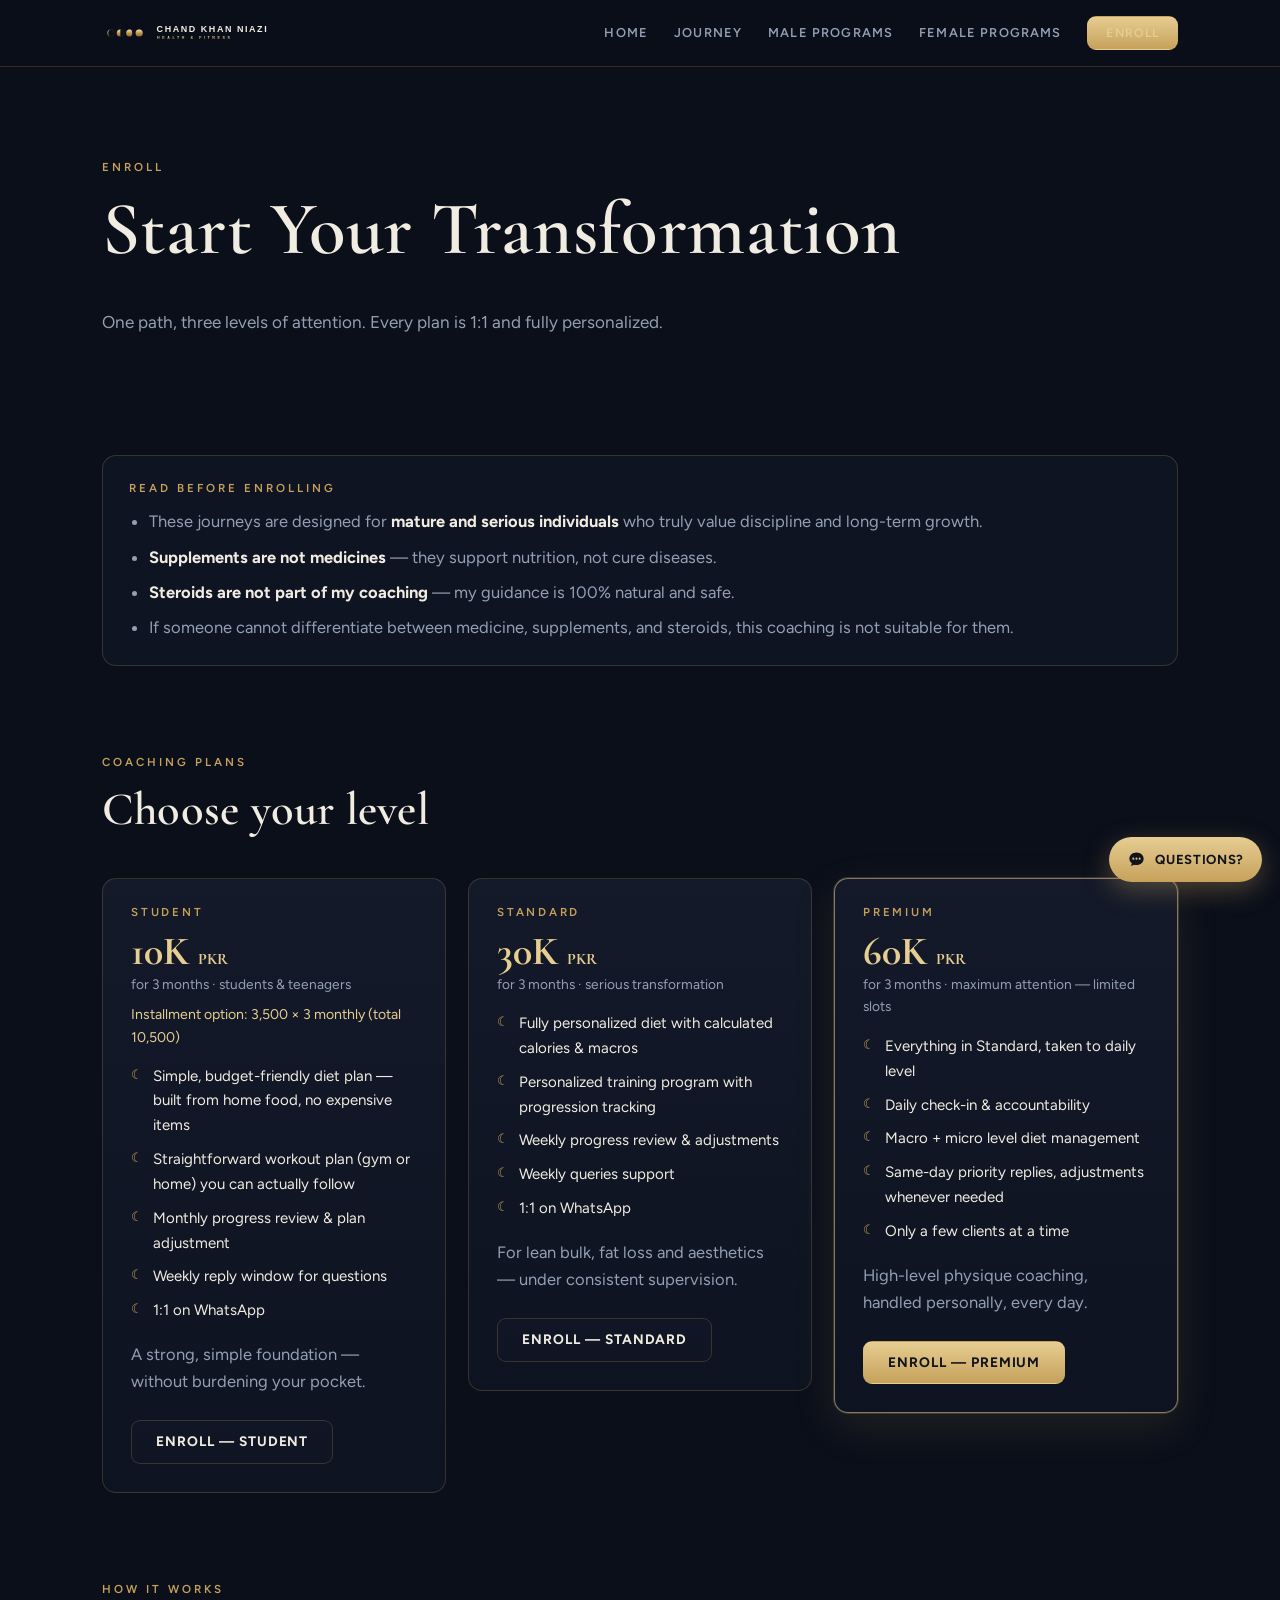
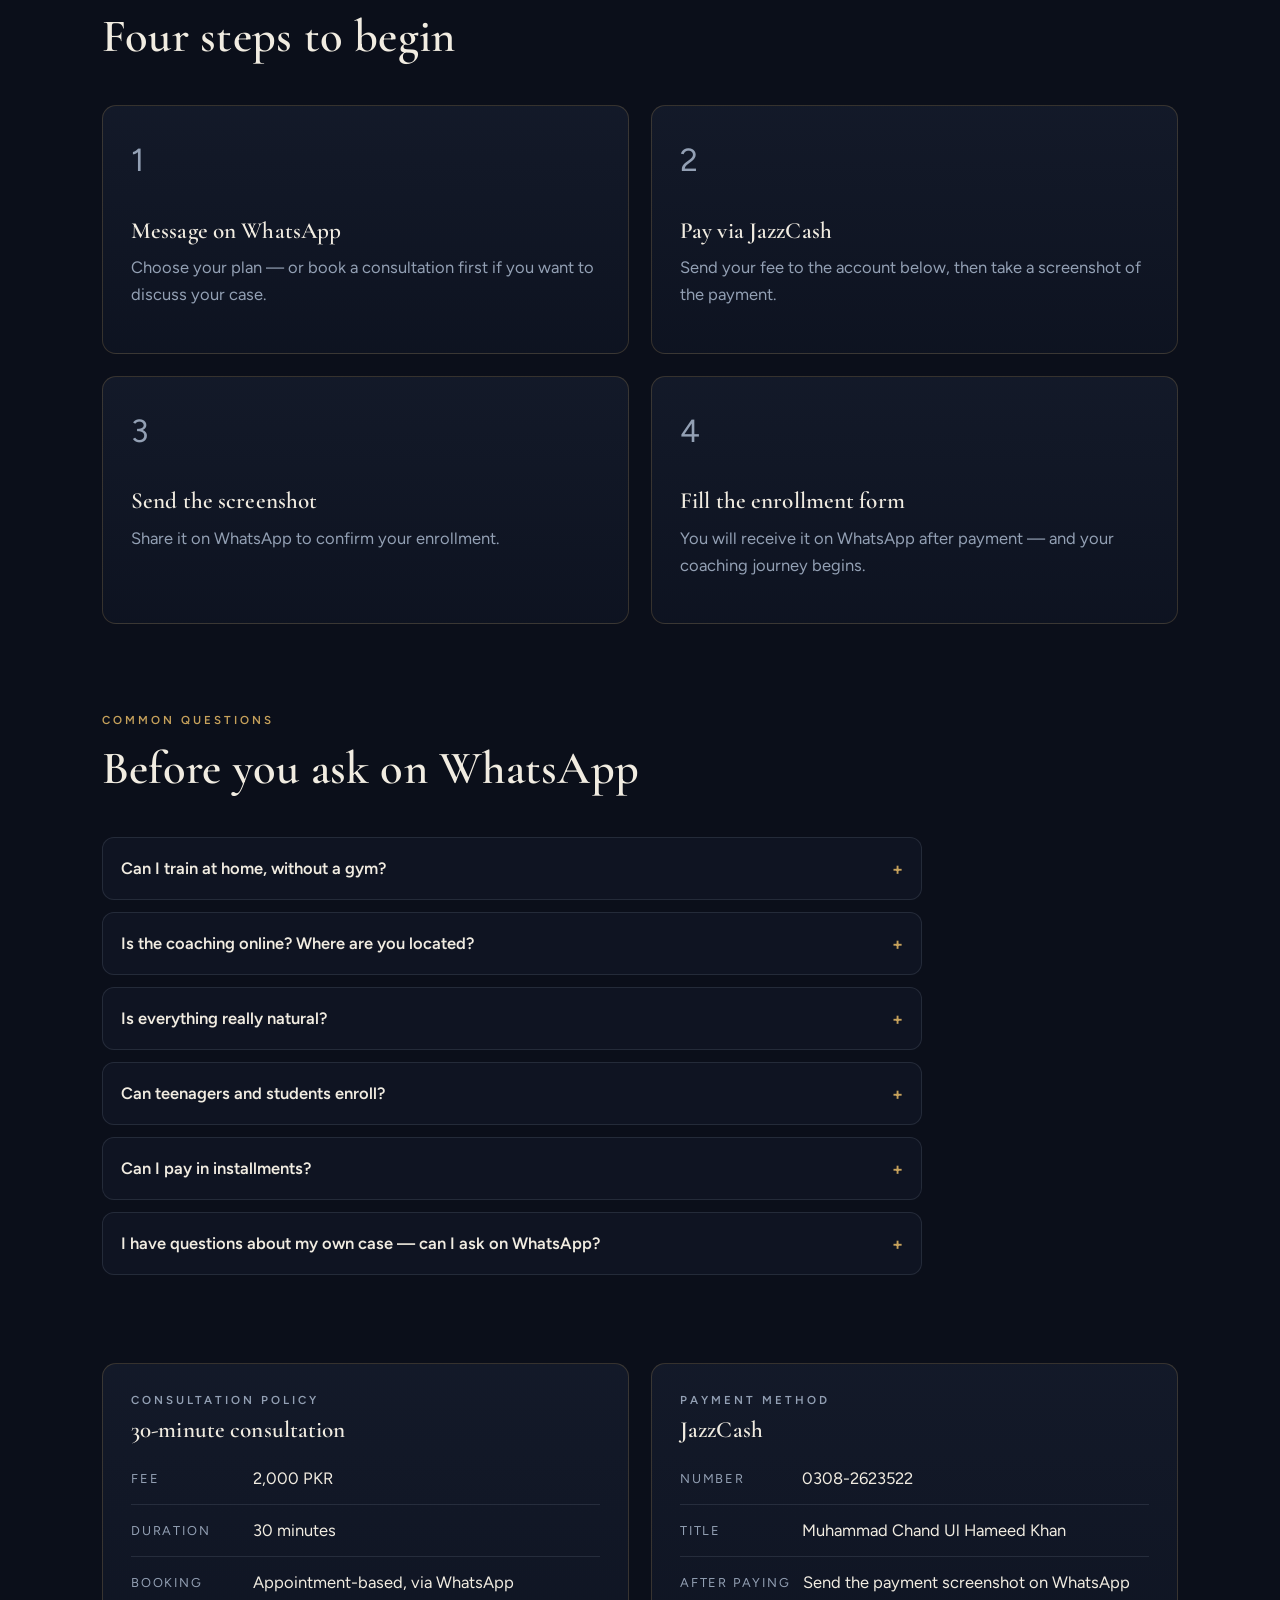
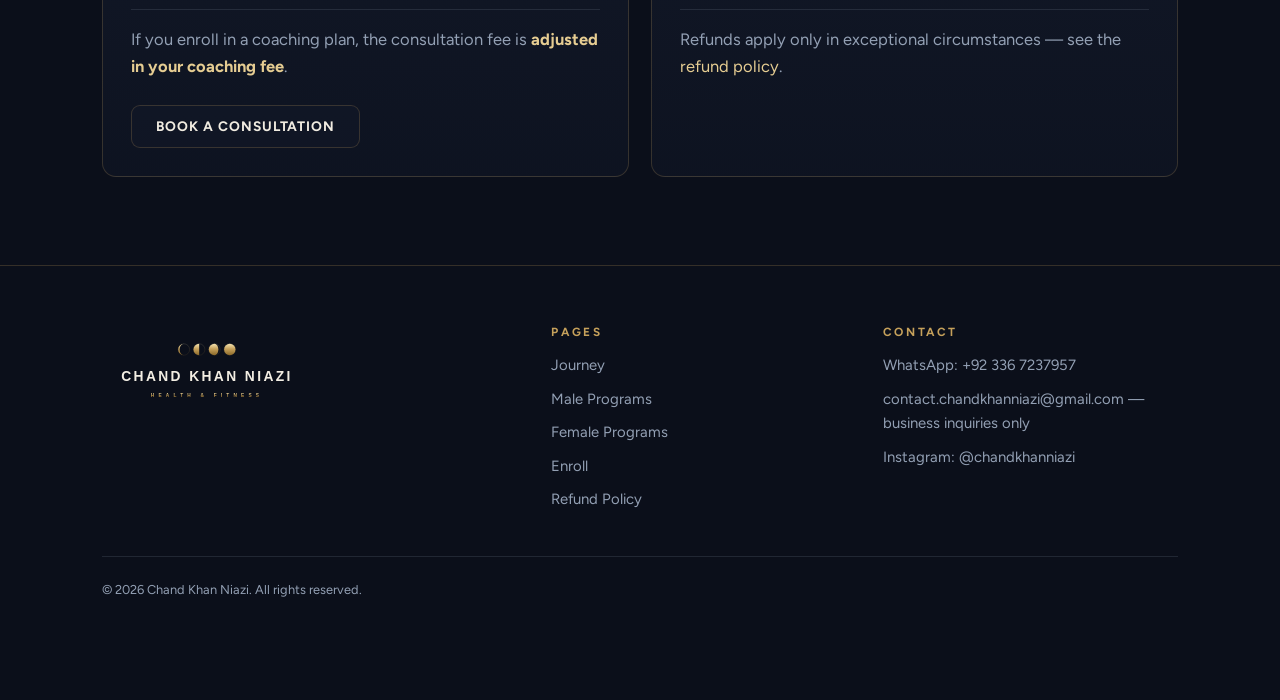
==== enroll.html @ 98bbfd26 "Add files via upload" ====
<!DOCTYPE html>
<html lang="en">
<head>
  <meta charset="UTF-8">
  <meta name="viewport" content="width=device-width, initial-scale=1.0">
  <meta name="theme-color" content="#0B0F1A">
  <title>Enroll — Chand Khan Niazi</title>
  <meta name="description" content="Enroll in 1:1 coaching. Student 10K, Standard 30K, Premium 60K PKR for 3 months. Consultation 2,000 PKR / 30 minutes — adjusted in your coaching fee.">
  <link rel="icon" type="image/svg+xml" href="favicon.svg">
  <link rel="apple-touch-icon" href="logo-icon.svg">
  <link rel="preconnect" href="https://fonts.googleapis.com">
  <link rel="preconnect" href="https://fonts.gstatic.com" crossorigin>
  <link href="https://fonts.googleapis.com/css2?family=Cormorant+Garamond:ital,wght@0,500;0,600;0,700;1,500;1,600&family=Figtree:wght@400;500;600;700&display=swap" rel="stylesheet">
  <link rel="stylesheet" href="style.css">
</head>
<body>

<header class="site-head">
  <div class="wrap head-in">
    <a class="brand" href="index.html" aria-label="Chand Khan Niazi — Health &amp; Fitness"><img src="logo-horizontal.svg" alt="Chand Khan Niazi — Health &amp; Fitness" class="brand-logo"></a>
    <button class="menu-btn" aria-label="Open menu" aria-expanded="false">☰</button>
    <nav class="nav" aria-label="Main">
      <a href="index.html">Home</a>
      <a href="journey.html">Journey</a>
      <a href="programs-male.html">Male Programs</a>
      <a href="programs-female.html">Female Programs</a>
      <a href="enroll.html" class="btn btn-solid" aria-current="page">Enroll</a>
    </nav>
  </div>
</header>

<main>

<section class="pagehead">
  <div class="wrap">
    <p class="eyebrow">Enroll</p>
    <h1>Start Your Transformation</h1>
    <p class="lede">One path, three levels of attention. Every plan is 1:1 and fully personalized.</p>
  </div>
</section>

<!-- ============ IMPORTANT NOTE ============ -->
<section class="sec">
  <div class="wrap">
    <div class="notebox rv">
      <p class="eyebrow" style="margin-bottom:12px;">Read Before Enrolling</p>
      <ul>
        <li>These journeys are designed for <strong>mature and serious individuals</strong> who truly value discipline and long-term growth.</li>
        <li><strong>Supplements are not medicines</strong> — they support nutrition, not cure diseases.</li>
        <li><strong>Steroids are not part of my coaching</strong> — my guidance is 100% natural and safe.</li>
        <li>If someone cannot differentiate between medicine, supplements, and steroids, this coaching is not suitable for them.</li>
      </ul>
    </div>
  </div>
</section>

<!-- ============ PLANS ============ -->
<section class="sec">
  <div class="wrap">
    <div class="sec-head rv">
      <p class="eyebrow">Coaching Plans</p>
      <h2>Choose your level</h2>
    </div>
    <div class="plans">
      <div class="card plan rv">
        <p class="tier">Student</p>
        <p class="price">10K <small style="font-size:1rem;">PKR</small></p>
        <p class="per">for 3 months · students &amp; teenagers</p>
        <p style="color:var(--brass-2); font-size:.88rem; margin:-8px 0 14px;">Installment option: 3,500 × 3 monthly (total 10,500)</p>
        <ul>
          <li>Simple, budget-friendly diet plan — built from home food, no expensive items</li>
          <li>Straightforward workout plan (gym or home) you can actually follow</li>
          <li>Monthly progress review &amp; plan adjustment</li>
          <li>Weekly reply window for questions</li>
          <li>1:1 on WhatsApp</li>
        </ul>
        <p>A strong, simple foundation — without burdening your pocket.</p>
        <a class="btn btn-ghost" href="https://wa.me/923367237957?text=Assalam%20o%20Alaikum%2C%20I%20want%20to%20enroll%20in%20the%20Student%20Plan." target="_blank" rel="noopener">Enroll — Student</a>
      </div>
      <div class="card plan rv">
        <p class="tier">Standard</p>
        <p class="price">30K <small style="font-size:1rem;">PKR</small></p>
        <p class="per">for 3 months · serious transformation</p>
        <ul>
          <li>Fully personalized diet with calculated calories &amp; macros</li>
          <li>Personalized training program with progression tracking</li>
          <li>Weekly progress review &amp; adjustments</li>
          <li>Weekly queries support</li>
          <li>1:1 on WhatsApp</li>
        </ul>
        <p>For lean bulk, fat loss and aesthetics — under consistent supervision.</p>
        <a class="btn btn-ghost" href="https://wa.me/923367237957?text=Assalam%20o%20Alaikum%2C%20I%20want%20to%20enroll%20in%20the%20Standard%20Plan." target="_blank" rel="noopener">Enroll — Standard</a>
      </div>
      <div class="card plan premium rv">
        <p class="tier">Premium</p>
        <p class="price">60K <small style="font-size:1rem;">PKR</small></p>
        <p class="per">for 3 months · maximum attention — limited slots</p>
        <ul>
          <li>Everything in Standard, taken to daily level</li>
          <li>Daily check-in &amp; accountability</li>
          <li>Macro + micro level diet management</li>
          <li>Same-day priority replies, adjustments whenever needed</li>
          <li>Only a few clients at a time</li>
        </ul>
        <p>High-level physique coaching, handled personally, every day.</p>
        <a class="btn btn-solid" href="https://wa.me/923367237957?text=Assalam%20o%20Alaikum%2C%20I%20want%20to%20enroll%20in%20the%20Premium%20Plan." target="_blank" rel="noopener">Enroll — Premium</a>
      </div>
    </div>
  </div>
</section>

<!-- ============ HOW TO ENROLL ============ -->
<section class="sec">
  <div class="wrap">
    <div class="sec-head rv">
      <p class="eyebrow">How It Works</p>
      <h2>Four steps to begin</h2>
    </div>
    <div class="grid-2">
      <div class="card rv">
        <p class="price" style="font-size:2rem;">1</p>
        <h3>Message on WhatsApp</h3>
        <p>Choose your plan — or book a consultation first if you want to discuss your case.</p>
      </div>
      <div class="card rv">
        <p class="price" style="font-size:2rem;">2</p>
        <h3>Pay via JazzCash</h3>
        <p>Send your fee to the account below, then take a screenshot of the payment.</p>
      </div>
      <div class="card rv">
        <p class="price" style="font-size:2rem;">3</p>
        <h3>Send the screenshot</h3>
        <p>Share it on WhatsApp to confirm your enrollment.</p>
      </div>
      <div class="card rv">
        <p class="price" style="font-size:2rem;">4</p>
        <h3>Fill the enrollment form</h3>
        <p>You will receive it on WhatsApp after payment — and your coaching journey begins.</p>
      </div>
    </div>
  </div>
</section>

<!-- ============ FAQ ============ -->
<section class="sec">
  <div class="wrap">
    <div class="sec-head rv">
      <p class="eyebrow">Common Questions</p>
      <h2>Before you ask on WhatsApp</h2>
    </div>
    <div class="faq rv">
      <details>
        <summary>Can I train at home, without a gym?</summary>
        <div class="a">Yes. Coaching is both gym-based and home-based — your workout plan is built around the equipment you actually have.</div>
      </details>
      <details>
        <summary>Is the coaching online? Where are you located?</summary>
        <div class="a">Coaching is 1:1 and fully online through WhatsApp — you can enroll from anywhere.</div>
      </details>
      <details>
        <summary>Is everything really natural?</summary>
        <div class="a">Yes — 100% natural. Steroids are never part of this coaching. Supplements may be suggested where useful, but supplements support nutrition — they are not medicines.</div>
      </details>
      <details>
        <summary>Can teenagers and students enroll?</summary>
        <div class="a">Yes. The Student plan is designed for students and beginners — and the installment option makes it easier to start.</div>
      </details>
      <details>
        <summary>Can I pay in installments?</summary>
        <div class="a">The Student plan can be paid monthly: 3,500 × 3 (total 10,500 PKR). One-time payment: 10,000 PKR. Standard and Premium plans are paid in full.</div>
      </details>
      <details>
        <summary>I have questions about my own case — can I ask on WhatsApp?</summary>
        <div class="a">Personal case questions are answered in the 30-minute consultation (2,000 PKR — adjusted into your coaching fee if you enroll). This keeps the guidance serious and focused.</div>
      </details>
    </div>
  </div>
</section>

<!-- ============ CONSULTATION + PAYMENT ============ -->
<section class="sec">
  <div class="wrap">
    <div class="grid-2">
      <div class="card rv">
        <p class="eyebrow">Consultation Policy</p>
        <h3>30-minute consultation</h3>
        <div class="crow"><span class="k">Fee</span><span>2,000 PKR</span></div>
        <div class="crow"><span class="k">Duration</span><span>30 minutes</span></div>
        <div class="crow"><span class="k">Booking</span><span>Appointment-based, via WhatsApp</span></div>
        <p style="margin-top:16px; color:var(--slate);">If you enroll in a coaching plan, the consultation fee is <strong class="gold">adjusted in your coaching fee</strong>.</p>
        <a class="btn btn-ghost" href="https://wa.me/923367237957?text=Assalam%20o%20Alaikum%2C%20I%20want%20to%20book%20a%20consultation." target="_blank" rel="noopener">Book a Consultation</a>
      </div>
      <div class="card rv">
        <p class="eyebrow">Payment Method</p>
        <h3>JazzCash</h3>
        <div class="crow"><span class="k">Number</span><span>0308-2623522</span></div>
        <div class="crow"><span class="k">Title</span><span>Muhammad Chand Ul Hameed Khan</span></div>
        <div class="crow"><span class="k">After paying</span><span>Send the payment screenshot on WhatsApp</span></div>
        <p style="margin-top:16px; color:var(--slate);">Refunds apply only in exceptional circumstances — see the <a href="refund-policy.html">refund policy</a>.</p>
      </div>
    </div>
  </div>
</section>

</main>

<footer class="foot">
  <div class="wrap">
    <div class="foot-grid">
      <div>
        <img src="logo-stacked.svg" alt="Chand Khan Niazi — Health &amp; Fitness" class="foot-logo">
      </div>
      <div>
        <h4>Pages</h4>
        <ul>
          <li><a href="journey.html">Journey</a></li>
          <li><a href="programs-male.html">Male Programs</a></li>
          <li><a href="programs-female.html">Female Programs</a></li>
          <li><a href="enroll.html">Enroll</a></li>
          <li><a href="refund-policy.html">Refund Policy</a></li>
        </ul>
      </div>
      <div>
        <h4>Contact</h4>
        <ul>
          <li><a href="https://wa.me/923367237957" target="_blank" rel="noopener">WhatsApp: +92 336 7237957</a></li>
          <li><a href="mailto:contact.chandkhanniazi@gmail.com">contact.chandkhanniazi@gmail.com</a> — business inquiries only</li>
          <li><a href="https://www.instagram.com/chandkhanniazi/" target="_blank" rel="noopener">Instagram: @chandkhanniazi</a></li>
        </ul>
      </div>
    </div>
    <div class="copyline">
      <span>© <span id="year"></span> Chand Khan Niazi. All rights reserved.</span>
    </div>
  </div>
</footer>

<script src="main.js"></script>
<script src="faqbot.js"></script>
</body>
</html>
---- style.css ----
/* ==========================================================
   CHAND KHAN NIAZI — Midnight & Moonlight design system
   Pages: home / journey / programs / enroll / refund
   ========================================================== */

/* ---------- Tokens ---------- */
:root{
  --night:   #0B0F1A;   /* page background — night sky        */
  --night-2: #0E1422;   /* deep panel                          */
  --panel:   #141B2B;   /* raised surface                      */
  --line:    rgba(198,161,91,.22);   /* brass hairline         */
  --line-2:  rgba(147,160,180,.16);  /* slate hairline         */
  --brass:   #C6A15B;   /* primary accent                      */
  --brass-2: #E6CD92;   /* accent light / hover                */
  --ivory:   #F1ECE1;   /* primary text                        */
  --slate:   #93A0B4;   /* secondary text                      */
  --moon:    #D7DEE9;   /* moonlight silver                    */
  --radius:  14px;
  --disp: 'Cormorant Garamond', Georgia, serif;
  --body: 'Figtree', 'Segoe UI', system-ui, sans-serif;
}

/* ---------- Reset ---------- */
*,*::before,*::after{ box-sizing:border-box; }
html{ scroll-behavior:smooth; }
body{
  margin:0; background:var(--night); color:var(--ivory);
  font-family:var(--body); font-size:16.5px; line-height:1.65;
  -webkit-font-smoothing:antialiased; text-rendering:optimizeLegibility;
}
img,svg{ max-width:100%; display:block; }
a{ color:var(--brass-2); text-decoration:none; }
a:hover{ color:var(--ivory); }
::selection{ background:var(--brass); color:var(--night); }
:focus-visible{ outline:2px solid var(--brass-2); outline-offset:3px; border-radius:4px; }

/* ---------- Type ---------- */
h1,h2,h3,h4{ font-family:var(--disp); font-weight:600; line-height:1.08; margin:0 0 .5em; letter-spacing:.005em; }
h1{ font-size:clamp(2.7rem, 7vw, 4.7rem); }
h2{ font-size:clamp(1.9rem, 4.5vw, 2.9rem); }
h3{ font-size:1.45rem; }
p{ margin:0 0 1em; }
.eyebrow{
  font:600 .72rem/1.4 var(--body); letter-spacing:.26em; text-transform:uppercase;
  color:var(--brass); margin:0 0 14px;
}
.lede{ color:var(--slate); font-size:1.07rem; max-width:62ch; }
.gold{ color:var(--brass-2); }

/* ---------- Layout ---------- */
.wrap{ max-width:1120px; margin:0 auto; padding:0 22px; }
.sec{ padding:88px 0; position:relative; }
.sec + .sec{ padding-top:0; }
.sec-head{ margin-bottom:44px; max-width:720px; }
.grid-2{ display:grid; grid-template-columns:1fr 1fr; gap:22px; }
.grid-3{ display:grid; grid-template-columns:repeat(3,1fr); gap:22px; }

/* crescent divider */
.moonline{ display:flex; align-items:center; gap:16px; color:var(--brass); margin:0 0 44px; }
.moonline::before,.moonline::after{ content:""; height:1px; flex:1;
  background:linear-gradient(90deg, transparent, var(--line), transparent); }
.moonline span{ font-size:1.05rem; line-height:1; transform:translateY(-1px); }

/* ---------- Header ---------- */
.site-head{
  position:sticky; top:0; z-index:80;
  background:rgba(11,15,26,.86); backdrop-filter:blur(12px);
  border-bottom:1px solid var(--line);
}
.head-in{ display:flex; align-items:center; justify-content:space-between; height:66px; }
.brand{ display:flex; align-items:center; line-height:0; }
.brand-logo{ height:38px; width:auto; }
@media (max-width:420px){ .brand-logo{ height:31px; } }
.nav{ display:flex; align-items:center; gap:26px; }
.nav a{
  color:var(--slate); font-size:.8rem; font-weight:600; letter-spacing:.09em;
  text-transform:uppercase; padding:6px 0;
}
.nav a:hover{ color:var(--ivory); }
.nav a[aria-current="page"]{ color:var(--brass-2); }
.nav .btn{ padding:10px 18px; font-size:.76rem; }
.menu-btn{
  display:none; background:none; border:1px solid var(--line); border-radius:9px;
  color:var(--ivory); width:42px; height:38px; cursor:pointer; font-size:1.05rem; line-height:1;
}

/* ---------- Buttons ---------- */
.btn{
  display:inline-flex; align-items:center; justify-content:center; gap:9px;
  padding:14px 24px; border-radius:9px; border:1px solid transparent;
  font:700 .86rem/1 var(--body); letter-spacing:.07em; text-transform:uppercase;
  cursor:pointer; transition:transform .18s ease, box-shadow .18s ease, border-color .18s ease;
}
.btn-solid{
  background:linear-gradient(180deg, var(--brass-2), var(--brass));
  color:#10131C;
}
.btn-solid:hover{ transform:translateY(-1px); box-shadow:0 8px 26px rgba(198,161,91,.28); color:#10131C; }
.btn-ghost{ border-color:var(--line); color:var(--ivory); background:rgba(20,27,43,.35); }
.btn-ghost:hover{ border-color:var(--brass); color:var(--brass-2); }

/* ---------- Hero (night sky) ---------- */
.hero{ position:relative; overflow:hidden; padding:118px 0 84px;
  background:linear-gradient(180deg, #0B0F1A 0%, #0E1422 62%, #0B0F1A 100%); }
.hero-in{ position:relative; z-index:3; max-width:780px; }
.hero .lede{ margin:18px 0 30px; }
.hero-cta{ display:flex; gap:14px; flex-wrap:wrap; margin-bottom:52px; }

.moonwrap{ position:absolute; top:-150px; right:-130px; width:540px; height:540px;
  pointer-events:none; z-index:1; animation:moonrise 1.8s ease-out both; }
.moonwrap::before{ content:""; position:absolute; inset:-150px; border-radius:50%;
  background:radial-gradient(circle, rgba(215,222,233,.13), transparent 62%); }
.moon{ width:100%; height:100%; border-radius:50%; opacity:.15;
  background:radial-gradient(circle at 36% 32%, #EFF3F9, #C9D3E3 46%, #93A1BA 74%, #66748E 100%); }
@keyframes moonrise{ from{ opacity:0; transform:translateY(44px); } to{ opacity:1; transform:none; } }

.stars{ position:absolute; inset:0; z-index:2; pointer-events:none; }
.stars::before{
  content:""; position:absolute; width:2px; height:2px; border-radius:50%;
  background:rgba(215,222,233,.85);
  box-shadow:
    8vw 12vh 0 rgba(215,222,233,.55),  22vw 6vh  0 rgba(215,222,233,.35),
    31vw 22vh 0 rgba(215,222,233,.6),  44vw 9vh  0 rgba(215,222,233,.3),
    52vw 30vh 0 rgba(215,222,233,.45), 61vw 14vh 0 rgba(215,222,233,.55),
    69vw 34vh 0 rgba(215,222,233,.3),  76vw 8vh  0 rgba(215,222,233,.5),
    84vw 26vh 0 rgba(215,222,233,.4),  91vw 16vh 0 rgba(215,222,233,.6),
    14vw 36vh 0 rgba(215,222,233,.35), 38vw 40vh 0 rgba(215,222,233,.3),
    88vw 42vh 0 rgba(215,222,233,.35), 5vw  26vh 0 rgba(215,222,233,.4),
    57vw 44vh 0 rgba(215,222,233,.25), 97vw 32vh 0 rgba(215,222,233,.45);
}

/* ---------- Stat strip ---------- */
.statgrid{
  display:grid; grid-template-columns:repeat(4,1fr); gap:1px;
  background:var(--line); border:1px solid var(--line);
  border-radius:var(--radius); overflow:hidden;
}
.stat{ background:rgba(20,27,43,.72); padding:20px 22px; }
.stat b{ display:block; font-family:var(--disp); font-weight:700; font-size:1.85rem;
  color:var(--brass-2); line-height:1.1; }
.stat span{ color:var(--slate); font-size:.82rem; letter-spacing:.04em; }

/* ---------- Cards ---------- */
.card{
  background:linear-gradient(180deg, rgba(20,27,43,.9), rgba(14,20,34,.9));
  border:1px solid var(--line); border-radius:var(--radius); padding:28px;
}
.card h3{ margin-bottom:10px; }
.card .eyebrow{ margin-bottom:10px; }
.card p{ color:var(--slate); }
.card .btn{ margin-top:8px; }

/* program list items */
.plist{ list-style:none; margin:0; padding:0; display:grid; gap:10px; }
.plist li{
  padding:13px 16px; border:1px solid var(--line-2); border-left:2px solid var(--brass);
  border-radius:10px; background:rgba(20,27,43,.5); font-size:.97rem;
}
.plist li small{ display:block; color:var(--slate); }

/* ---------- Plans ---------- */
.plans{ display:grid; grid-template-columns:repeat(3,1fr); gap:22px; align-items:start; }
.plan{ position:relative; }
.plan .tier{ font:600 .72rem/1 var(--body); letter-spacing:.24em; text-transform:uppercase; color:var(--brass); }
.plan .price{ font-family:var(--disp); font-weight:700; font-size:2.5rem; color:var(--brass-2);
  margin:10px 0 2px; line-height:1; }
.plan .per{ color:var(--slate); font-size:.86rem; margin-bottom:16px; }
.plan ul{ list-style:none; margin:0 0 18px; padding:0; display:grid; gap:9px; }
.plan ul li{ color:var(--ivory); font-size:.94rem; padding-left:22px; position:relative; }
.plan ul li::before{ content:"☾"; position:absolute; left:0; top:0; color:var(--brass); font-size:.8rem; }
.plan.premium{ border-color:rgba(230,205,146,.55);
  box-shadow:0 0 0 1px rgba(230,205,146,.18), 0 14px 44px rgba(198,161,91,.12); }

/* ---------- Kalam (quote band) ---------- */
.kalam{ text-align:center; padding:96px 0; }
.kalam .cres{ color:var(--brass); font-size:1.5rem; display:block; margin-bottom:18px; }
.kalam blockquote{
  margin:0 auto; max-width:22ch; font-family:var(--disp); font-style:italic; font-weight:500;
  font-size:clamp(1.7rem, 4.4vw, 2.6rem); line-height:1.3; color:var(--ivory);
}
.kalam cite{ display:block; margin-top:16px; font-family:var(--body); font-style:normal;
  font-size:.8rem; letter-spacing:.22em; text-transform:uppercase; color:var(--slate); }

/* ---------- Timeline (journey) ---------- */
.tl{ position:relative; margin:0; padding:0 0 0 30px; border-left:1px solid var(--line); list-style:none; }
.tl-item{ position:relative; padding-bottom:40px; }
.tl-item:last-child{ padding-bottom:0; }
.tl-item::before{
  content:""; position:absolute; left:-35px; top:7px; width:9px; height:9px; border-radius:50%;
  background:var(--brass); box-shadow:0 0 0 5px rgba(198,161,91,.14);
}
.tl-item .when{ font:600 .72rem/1.4 var(--body); letter-spacing:.24em; text-transform:uppercase; color:var(--brass); }
.tl-item h3{ margin:.35em 0 .3em; }
.tl-item p{ color:var(--slate); max-width:62ch; }

/* ---------- Log table ---------- */
.tscroll{ overflow-x:auto; border:1px solid var(--line); border-radius:var(--radius); }
.logtable{ width:100%; border-collapse:collapse; font-size:.9rem; min-width:560px; }
.logtable th{
  text-align:left; font:600 .7rem/1.4 var(--body); letter-spacing:.18em; text-transform:uppercase;
  color:var(--brass); padding:13px 16px; border-bottom:1px solid var(--line);
  background:rgba(20,27,43,.8); position:sticky; top:0;
}
.logtable td{ padding:9px 16px; border-bottom:1px solid var(--line-2); color:var(--ivory); }
.logtable td.note{ color:var(--slate); font-size:.84rem; }
.logtable tr:hover td{ background:rgba(198,161,91,.05); }

/* ---------- Chart ---------- */
.chartbox{ border:1px solid var(--line); border-radius:var(--radius);
  background:rgba(14,20,34,.75); padding:22px; }
.chartbox figcaption{ color:var(--slate); font-size:.84rem; margin-top:12px; }
.legend{ display:flex; gap:22px; flex-wrap:wrap; margin-bottom:12px; font-size:.82rem; color:var(--slate); }
.legend i{ display:inline-block; width:22px; height:2px; vertical-align:middle; margin-right:8px; }

/* ---------- Photo placeholder ---------- */
.ph{
  border:1px dashed rgba(198,161,91,.45); border-radius:var(--radius);
  aspect-ratio:4/5; display:grid; place-items:center; text-align:center;
  color:var(--slate); font-size:.85rem; letter-spacing:.06em;
  background:
    repeating-linear-gradient(45deg, rgba(20,27,43,.45) 0 14px, rgba(14,20,34,.45) 14px 28px);
}
.ph.wide{ aspect-ratio:16/9; }
.ph span{ display:block; color:var(--brass); font-size:1.3rem; margin-bottom:6px; }

/* ---------- Note / policy blocks ---------- */
.notebox{ border:1px solid var(--line); border-radius:var(--radius);
  background:rgba(20,27,43,.55); padding:24px 26px; }
.notebox ul{ margin:0; padding-left:20px; color:var(--slate); display:grid; gap:8px; }
.notebox strong{ color:var(--ivory); }

/* ---------- Contact rows ---------- */
.crow{ display:flex; align-items:center; gap:12px; padding:12px 0; border-bottom:1px solid var(--line-2); }
.crow:last-child{ border-bottom:none; }
.crow .k{ min-width:110px; color:var(--slate); font-size:.8rem; letter-spacing:.14em; text-transform:uppercase; }

/* ---------- Footer ---------- */
.foot{ border-top:1px solid var(--line); padding:60px 0 100px; color:var(--slate); font-size:.93rem; }
.foot-grid{ display:grid; grid-template-columns:1.4fr 1fr 1fr; gap:36px; }
.foot h4{ font-family:var(--body); font-weight:700; font-size:.74rem; letter-spacing:.22em;
  text-transform:uppercase; color:var(--brass); margin:0 0 14px; }
.foot ul{ list-style:none; margin:0; padding:0; display:grid; gap:9px; }
.foot a{ color:var(--slate); }
.foot a:hover{ color:var(--brass-2); }
.foot-logo{ width:210px; max-width:100%; height:auto; margin:0 0 16px; }
.copyline{ margin-top:44px; padding-top:22px; border-top:1px solid var(--line-2);
  font-size:.8rem; display:flex; justify-content:space-between; gap:14px; flex-wrap:wrap; }

/* ---------- Reveal on scroll ---------- */
.rv{ opacity:0; transform:translateY(20px); transition:opacity .7s ease, transform .7s ease; }
.rv.in{ opacity:1; transform:none; }

/* ---------- Reduced motion ---------- */
@media (prefers-reduced-motion: reduce){
  html{ scroll-behavior:auto; }
  .rv{ opacity:1; transform:none; transition:none; }
  .moonwrap{ animation:none; }
  .btn{ transition:none; }
}

/* ---------- Interior pages ---------- */
.pagehead{ padding:92px 0 14px; }
.plist.cols{ grid-template-columns:1fr 1fr; }

/* ---------- Responsive ---------- */
@media (max-width: 980px){
  .grid-3, .plans{ grid-template-columns:1fr 1fr; }
}
@media (max-width: 860px){
  .nav{
    display:none; position:absolute; top:66px; left:0; right:0;
    flex-direction:column; align-items:stretch; gap:0;
    background:rgba(11,15,26,.98); border-bottom:1px solid var(--line);
    padding:10px 22px 22px;
  }
  .nav.open{ display:flex; }
  .nav a{ padding:13px 4px; border-bottom:1px solid var(--line-2); }
  .nav a:last-of-type{ border-bottom:none; }
  .nav .btn{ margin-top:14px; }
  .menu-btn{ display:block; }
  .statgrid{ grid-template-columns:1fr 1fr; }
  .grid-2, .grid-3, .plans, .foot-grid, .plist.cols{ grid-template-columns:1fr; }
  .moonwrap{ top:-190px; right:-210px; }
  .sec{ padding:66px 0; }
  .hero{ padding:84px 0 62px; }
}

/* ---------- FAQ accordion ---------- */
.faq{ display:grid; gap:12px; max-width:820px; }
.faq details{ border:1px solid var(--line-2); border-radius:12px; background:rgba(20,27,43,.5); }
.faq summary{ cursor:pointer; list-style:none; padding:16px 18px; font-weight:600; color:var(--ivory);
  display:flex; justify-content:space-between; align-items:center; gap:12px; }
.faq summary::-webkit-details-marker{ display:none; }
.faq summary::after{ content:"+"; color:var(--brass); font-weight:700; font-size:1.1rem; }
.faq details[open] summary::after{ content:"–"; }
.faq .a{ padding:0 18px 16px; color:var(--slate); }

/* ---------- FAQ bot ---------- */
.fb-btn{ position:fixed; right:18px; bottom:18px; z-index:90;
  display:flex; align-items:center; gap:9px; padding:13px 18px; border-radius:999px;
  border:none; cursor:pointer; color:#10131C;
  font:700 .82rem/1 var(--body); letter-spacing:.05em; text-transform:uppercase;
  background:linear-gradient(180deg,var(--brass-2),var(--brass));
  box-shadow:0 8px 26px rgba(198,161,91,.35); transition:transform .18s ease; }
.fb-btn:hover{ transform:translateY(-2px); }
.fb-btn svg{ width:19px; height:19px; fill:#10131C; }
.fb-panel{ position:fixed; right:18px; bottom:78px; z-index:95;
  width:min(360px, calc(100vw - 36px)); max-height:min(66vh, 560px);
  display:none; flex-direction:column; background:var(--night-2);
  border:1px solid var(--line); border-radius:16px; overflow:hidden;
  box-shadow:0 24px 60px rgba(0,0,0,.5); }
.fb-panel.open{ display:flex; }
.fb-head{ display:flex; align-items:center; justify-content:space-between; padding:13px 16px;
  border-bottom:1px solid var(--line); font-family:var(--disp); letter-spacing:.06em; }
.fb-head b{ color:var(--brass-2); font-weight:600; font-size:1.05rem; }
.fb-close{ background:none; border:none; color:var(--slate); font-size:1.25rem; cursor:pointer; line-height:1; }
.fb-body{ padding:14px; overflow-y:auto; display:flex; flex-direction:column; gap:10px; }
.fb-msg{ max-width:90%; padding:10px 14px; border-radius:12px; font-size:.9rem; line-height:1.55; }
.fb-msg.bot{ background:var(--panel); border:1px solid var(--line-2); color:var(--ivory); align-self:flex-start; }
.fb-msg.user{ background:rgba(198,161,91,.16); border:1px solid var(--line); color:var(--brass-2); align-self:flex-end; }
.fb-msg.bot a{ color:var(--brass-2); text-decoration:underline; }
.fb-chips{ display:flex; flex-wrap:wrap; gap:8px; }
.fb-chip{ border:1px solid var(--line); background:rgba(20,27,43,.6); color:var(--ivory);
  border-radius:999px; padding:8px 13px; font-size:.78rem; cursor:pointer; }
.fb-chip:hover{ border-color:var(--brass); color:var(--brass-2); }
.fb-note{ padding:9px 16px; border-top:1px solid var(--line-2); color:var(--slate); font-size:.72rem; }
@media (prefers-reduced-motion: reduce){ .fb-btn{ transition:none; } }

/* ---------- Photos ---------- */
.photo{ margin:0; }
.photo picture{ display:block; position:relative; }
.photo img{
  width:100%; height:auto; display:block; border-radius:var(--radius);
  border:1px solid var(--line); background:var(--panel);
}
.photo figcaption{
  margin-top:10px; color:var(--slate); font-size:.82rem; letter-spacing:.02em;
}
.grid-3 .photo img{ aspect-ratio:3/4; object-fit:cover; }

/* ---------- Hero logo ---------- */
.hero-logo{ width:min(760px, 100%); height:auto; margin:0 0 32px; }
@media (max-width:640px){ .hero-logo{ width:100%; margin-bottom:24px; } }

/* ---------- Journal bio with drop cap ---------- */
.sr-only{
  position:absolute; width:1px; height:1px; padding:0; margin:-1px;
  overflow:hidden; clip:rect(0 0 0 0); white-space:nowrap; border:0;
}
.bio{
  font-family:var(--disp); font-size:1.42rem; line-height:1.58;
  color:var(--ivory); max-width:60ch; margin:6px 0 32px;
}
.bio::first-letter{
  float:left; font-family:var(--disp); font-weight:600;
  font-size:3.8rem; line-height:.82; color:var(--brass-2);
  padding:8px 16px 0 0;
}
@media (max-width:640px){
  .bio{ font-size:1.1rem; }
  .bio::first-letter{ font-size:3.1rem; padding-right:11px; }
}

/* ---------- Credential line ---------- */
.cred{
  font:500 .82rem/1.5 var(--body); letter-spacing:.08em;
  color:var(--slate); margin:-16px 0 26px; opacity:.85;
}
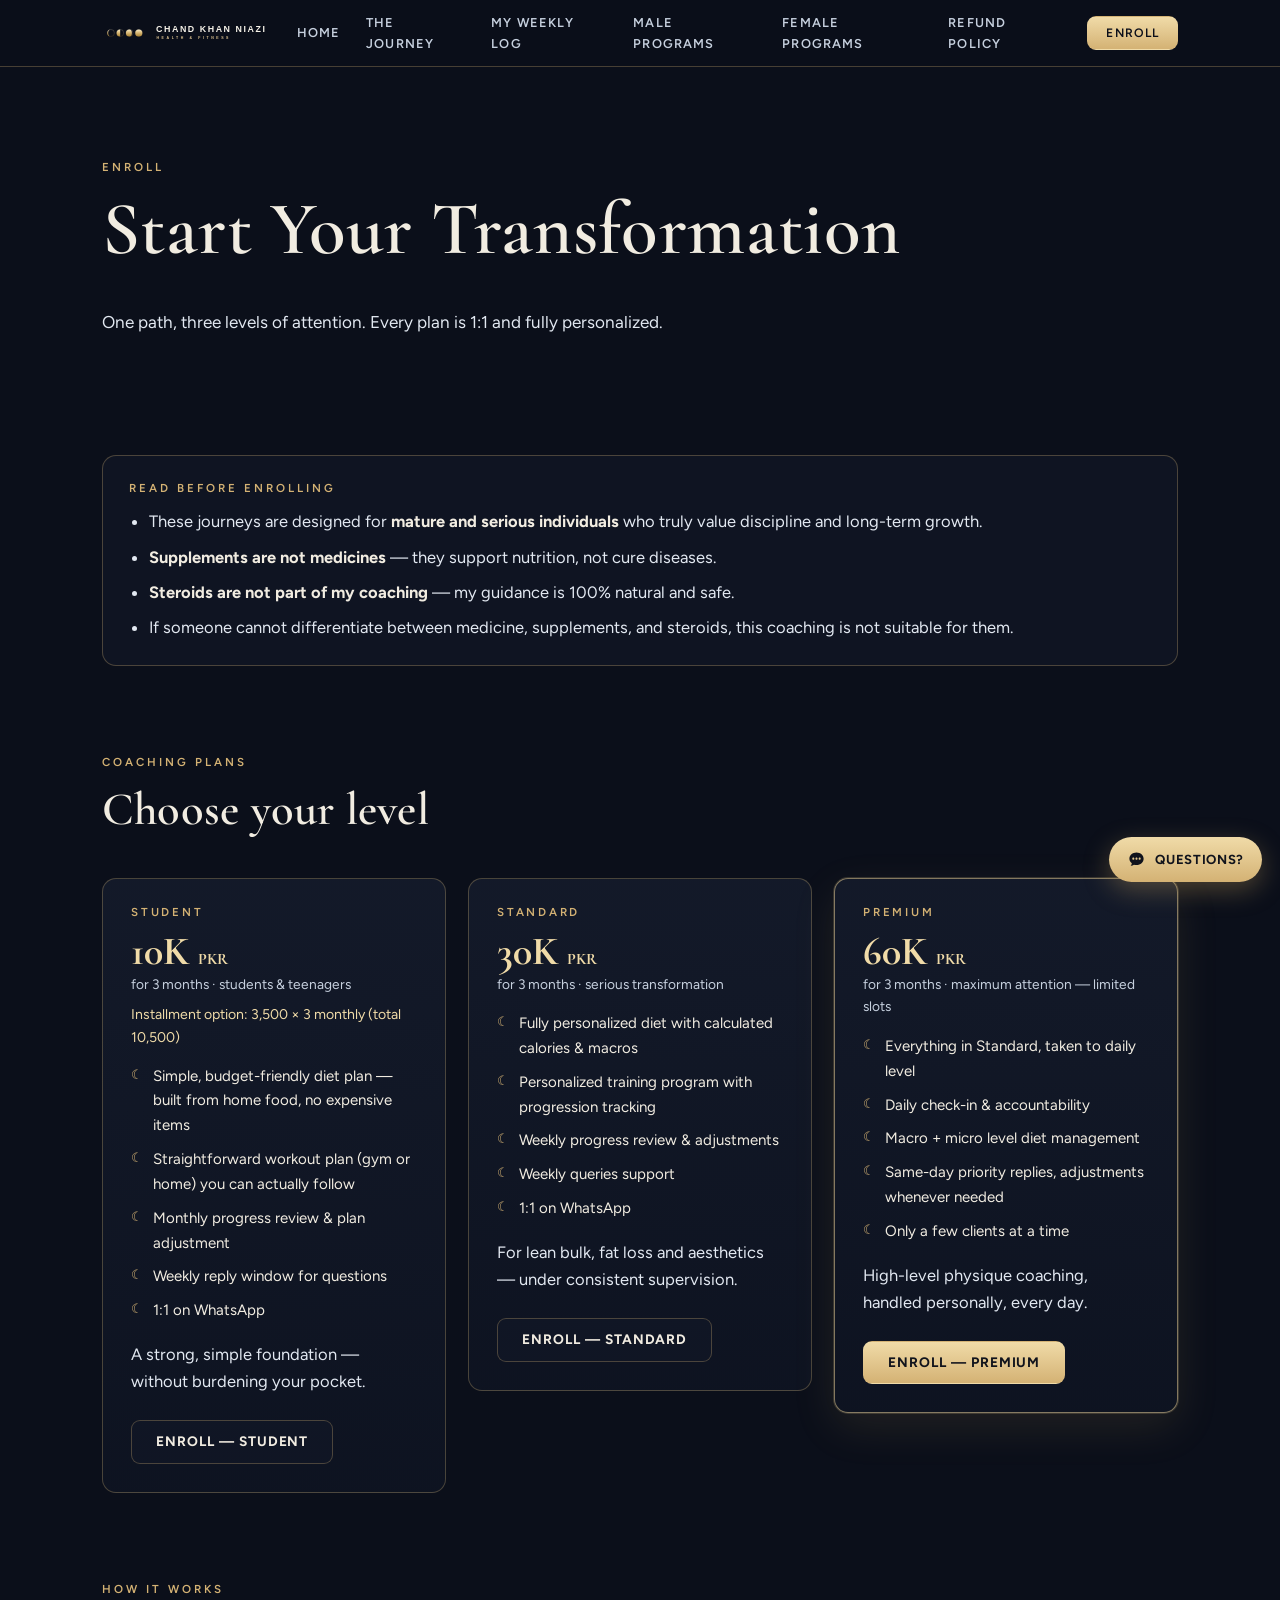
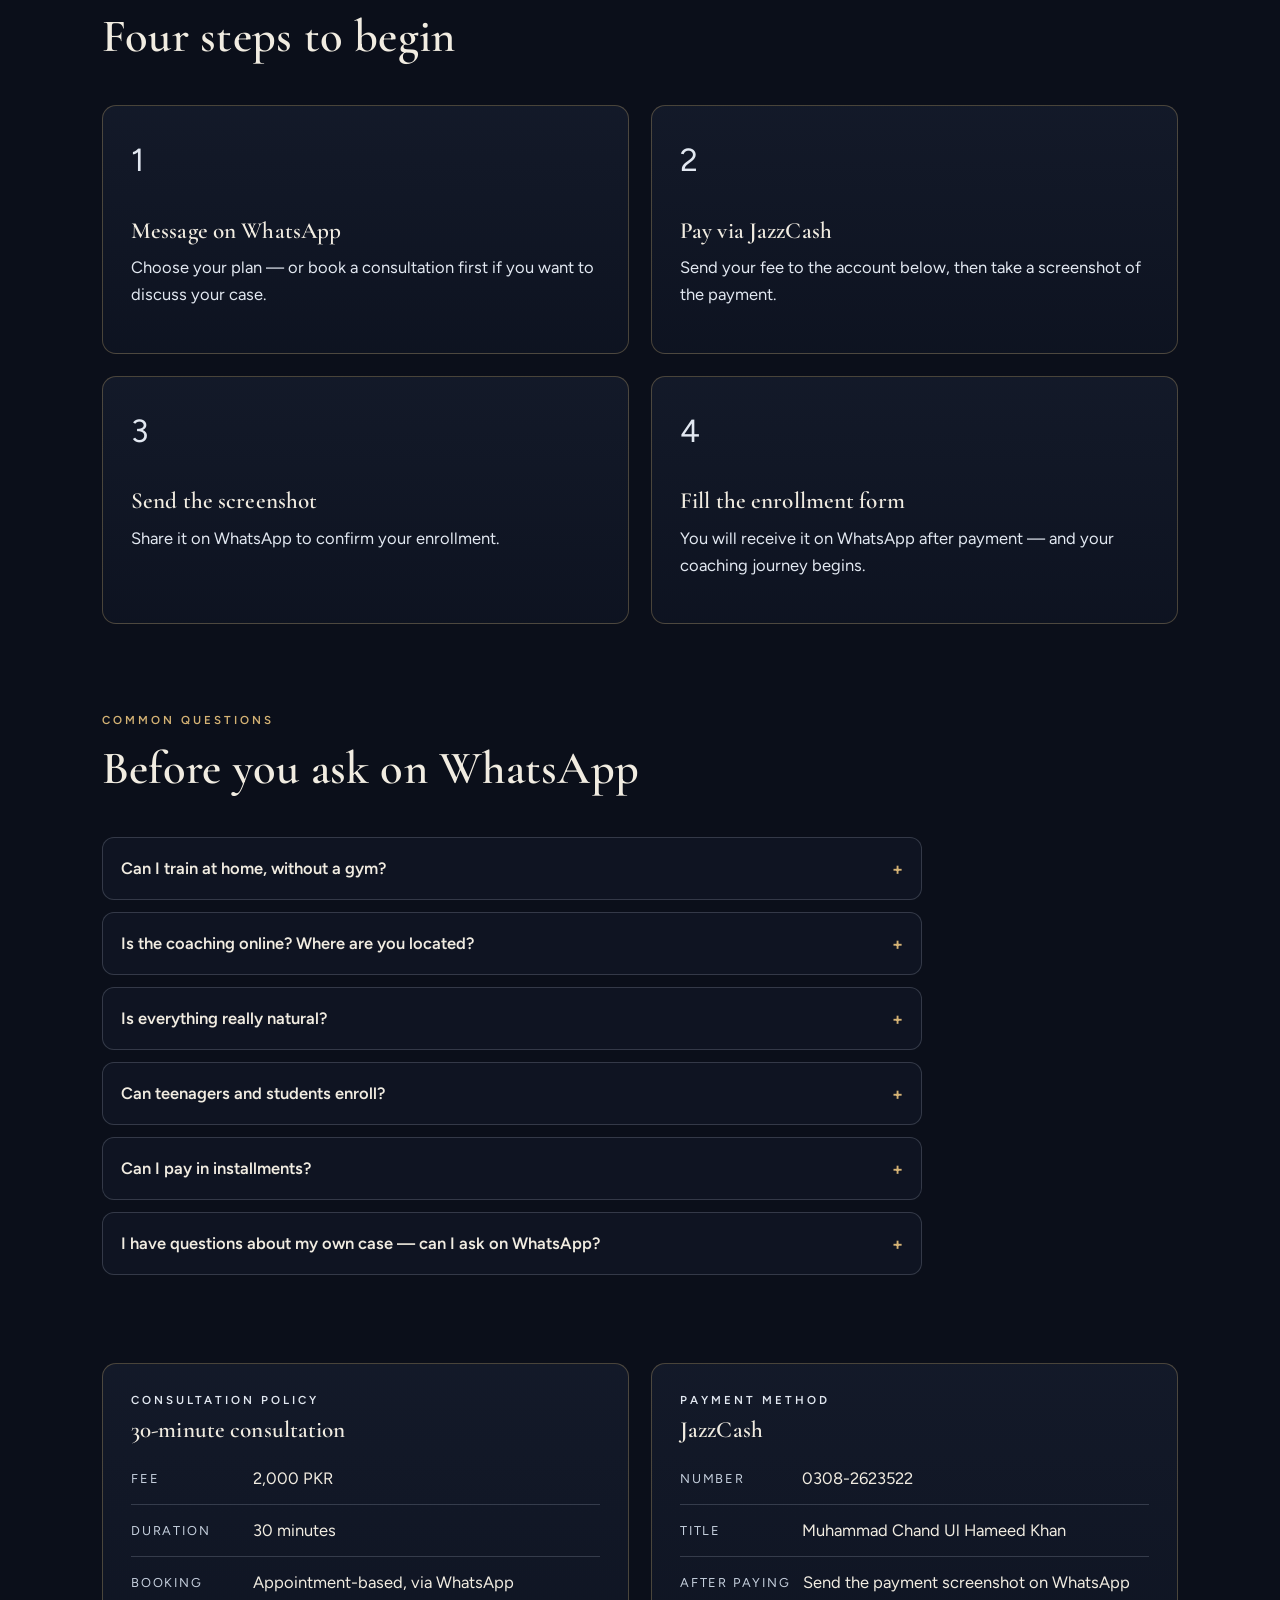
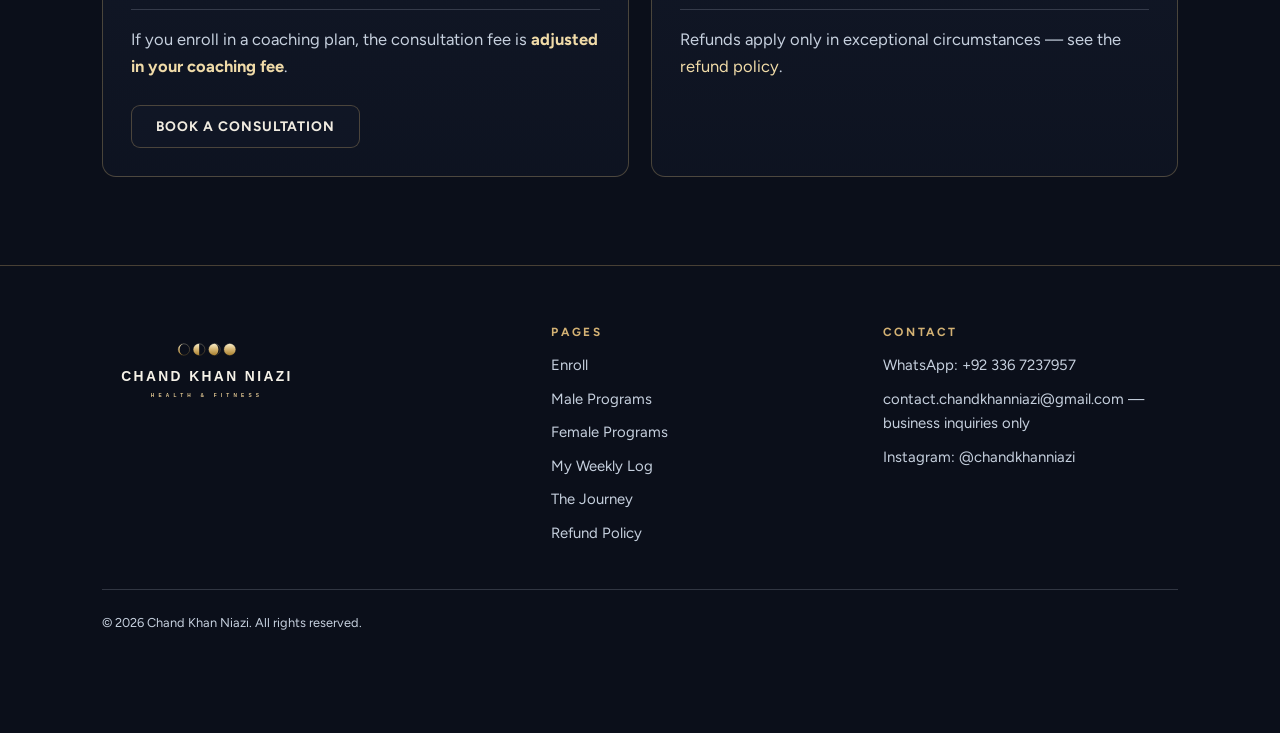
==== commit 64a6b2b6: "Add files via upload" ====
--- a/enroll.html
+++ b/enroll.html
@@ -21,10 +21,12 @@
     <button class="menu-btn" aria-label="Open menu" aria-expanded="false">☰</button>
     <nav class="nav" aria-label="Main">
       <a href="index.html">Home</a>
-      <a href="journey.html">Journey</a>
+      <a href="journey.html">The Journey</a>
+      <a href="log.html">My Weekly Log</a>
       <a href="programs-male.html">Male Programs</a>
       <a href="programs-female.html">Female Programs</a>
-      <a href="enroll.html" class="btn btn-solid" aria-current="page">Enroll</a>
+      <a href="refund-policy.html">Refund Policy</a>
+      <a href="enroll.html" class="btn btn-solid">Enroll</a>
     </nav>
   </div>
 </header>
@@ -213,12 +215,15 @@
       <div>
         <h4>Pages</h4>
         <ul>
-          <li><a href="journey.html">Journey</a></li>
-          <li><a href="programs-male.html">Male Programs</a></li>
-          <li><a href="programs-female.html">Female Programs</a></li>
-          <li><a href="enroll.html">Enroll</a></li>
-          <li><a href="refund-policy.html">Refund Policy</a></li>
-        </ul>
+        
+        <li><a href="enroll.html">Enroll</a></li>
+        <li><a href="programs-male.html">Male Programs</a></li>
+        <li><a href="programs-female.html">Female Programs</a></li>
+        <li><a href="log.html">My Weekly Log</a></li>
+        <li><a href="journey.html">The Journey</a></li>
+        <li><a href="refund-policy.html">Refund Policy</a></li>
+      
+      </ul>
       </div>
       <div>
         <h4>Contact</h4>
--- a/style.css
+++ b/style.css
@@ -8,13 +8,13 @@
   --night:   #0B0F1A;   /* page background — night sky        */
   --night-2: #0E1422;   /* deep panel                          */
   --panel:   #141B2B;   /* raised surface                      */
-  --line:    rgba(198,161,91,.22);   /* brass hairline         */
-  --line-2:  rgba(147,160,180,.16);  /* slate hairline         */
-  --brass:   #C6A15B;   /* primary accent                      */
-  --brass-2: #E6CD92;   /* accent light / hover                */
+  --line:    rgba(212,178,116,.30);   /* brass hairline         */
+  --line-2:  rgba(180,191,208,.22);  /* slate hairline         */
+  --brass:   #D4B274;   /* primary accent                      */
+  --brass-2: #F0DBA8;   /* accent light / hover                */
   --ivory:   #F1ECE1;   /* primary text                        */
-  --slate:   #93A0B4;   /* secondary text                      */
-  --moon:    #D7DEE9;   /* moonlight silver                    */
+  --slate:   #C6D0DE;   /* secondary text                      */
+  --moon:    #E2E8F1;   /* moonlight silver                    */
   --radius:  14px;
   --disp: 'Cormorant Garamond', Georgia, serif;
   --body: 'Figtree', 'Segoe UI', system-ui, sans-serif;
@@ -44,7 +44,7 @@
   font:600 .72rem/1.4 var(--body); letter-spacing:.26em; text-transform:uppercase;
   color:var(--brass); margin:0 0 14px;
 }
-.lede{ color:var(--slate); font-size:1.07rem; max-width:62ch; }
+.lede{ color:var(--moon); font-size:1.07rem; max-width:62ch; }
 .gold{ color:var(--brass-2); }
 
 /* ---------- Layout ---------- */
@@ -95,7 +95,9 @@
   background:linear-gradient(180deg, var(--brass-2), var(--brass));
   color:#10131C;
 }
-.btn-solid:hover{ transform:translateY(-1px); box-shadow:0 8px 26px rgba(198,161,91,.28); color:#10131C; }
+.btn-solid:hover{ transform:translateY(-1px); box-shadow:0 8px 26px rgba(212,178,116,.3); color:#0B0F1A; }
+.nav a.btn-solid, .nav a.btn-solid:hover{ color:#0B0F1A; }
+.nav a.btn-ghost{ color:var(--ivory); }
 .btn-ghost{ border-color:var(--line); color:var(--ivory); background:rgba(20,27,43,.35); }
 .btn-ghost:hover{ border-color:var(--brass); color:var(--brass-2); }
 
@@ -147,7 +149,9 @@
 }
 .card h3{ margin-bottom:10px; }
 .card .eyebrow{ margin-bottom:10px; }
-.card p{ color:var(--slate); }
+.card p{ color:var(--moon); }
+.card .quote{ color:var(--ivory); font-family:var(--disp); font-style:italic;
+  font-weight:500; font-size:1.35rem; line-height:1.5; }
 .card .btn{ margin-top:8px; }
 
 /* program list items */
@@ -156,7 +160,7 @@
   padding:13px 16px; border:1px solid var(--line-2); border-left:2px solid var(--brass);
   border-radius:10px; background:rgba(20,27,43,.5); font-size:.97rem;
 }
-.plist li small{ display:block; color:var(--slate); }
+.plist li small{ display:block; color:var(--moon); }
 
 /* ---------- Plans ---------- */
 .plans{ display:grid; grid-template-columns:repeat(3,1fr); gap:22px; align-items:start; }
@@ -191,7 +195,7 @@
 }
 .tl-item .when{ font:600 .72rem/1.4 var(--body); letter-spacing:.24em; text-transform:uppercase; color:var(--brass); }
 .tl-item h3{ margin:.35em 0 .3em; }
-.tl-item p{ color:var(--slate); max-width:62ch; }
+.tl-item p{ color:var(--moon); max-width:62ch; }
 
 /* ---------- Log table ---------- */
 .tscroll{ overflow-x:auto; border:1px solid var(--line); border-radius:var(--radius); }
@@ -226,7 +230,7 @@
 /* ---------- Note / policy blocks ---------- */
 .notebox{ border:1px solid var(--line); border-radius:var(--radius);
   background:rgba(20,27,43,.55); padding:24px 26px; }
-.notebox ul{ margin:0; padding-left:20px; color:var(--slate); display:grid; gap:8px; }
+.notebox ul{ margin:0; padding-left:20px; color:var(--moon); display:grid; gap:8px; }
 .notebox strong{ color:var(--ivory); }
 
 /* ---------- Contact rows ---------- */
@@ -270,13 +274,22 @@
   .nav{
     display:none; position:absolute; top:66px; left:0; right:0;
     flex-direction:column; align-items:stretch; gap:0;
-    background:rgba(11,15,26,.98); border-bottom:1px solid var(--line);
+    background:var(--night); border-bottom:1px solid var(--line);
+    box-shadow:0 18px 40px rgba(0,0,0,.6); z-index:60;
     padding:10px 22px 22px;
   }
   .nav.open{ display:flex; }
-  .nav a{ padding:13px 4px; border-bottom:1px solid var(--line-2); }
-  .nav a:last-of-type{ border-bottom:none; }
-  .nav .btn{ margin-top:14px; }
+  .nav a:not(.btn){
+    padding:14px 18px; margin-bottom:10px; border:1px solid var(--line);
+    border-radius:9px; background:rgba(20,27,43,.5); color:var(--ivory);
+    font:700 .8rem/1 var(--body); letter-spacing:.09em; text-transform:uppercase;
+  }
+  .nav a:not(.btn)[aria-current="page"]{ border-color:var(--brass); color:var(--brass-2); }
+  .nav .btn{ margin-top:4px; width:100%; }
+  .nav a.btn-solid{
+    background:linear-gradient(180deg, var(--brass-2), var(--brass));
+    color:#0B0F1A; border-color:transparent;
+  }
   .menu-btn{ display:block; }
   .statgrid{ grid-template-columns:1fr 1fr; }
   .grid-2, .grid-3, .plans, .foot-grid, .plist.cols{ grid-template-columns:1fr; }
@@ -293,7 +306,7 @@
 .faq summary::-webkit-details-marker{ display:none; }
 .faq summary::after{ content:"+"; color:var(--brass); font-weight:700; font-size:1.1rem; }
 .faq details[open] summary::after{ content:"–"; }
-.faq .a{ padding:0 18px 16px; color:var(--slate); }
+.faq .a{ padding:0 18px 16px; color:var(--moon); }
 
 /* ---------- FAQ bot ---------- */
 .fb-btn{ position:fixed; right:18px; bottom:18px; z-index:90;
@@ -364,5 +377,33 @@
 /* ---------- Credential line ---------- */
 .cred{
   font:500 .82rem/1.5 var(--body); letter-spacing:.08em;
-  color:var(--slate); margin:-16px 0 26px; opacity:.85;
-}
+  color:var(--moon); margin:-16px 0 26px;
+}
+
+/* ---------- Mobile menu: taller list ---------- */
+@media (max-width:860px){
+  .nav{ max-height:calc(100vh - 78px); overflow-y:auto; }
+  .nav a{ padding:12px 4px; }
+}
+
+/* ---------- Quick links band ---------- */
+.quicklinks{ display:flex; flex-wrap:wrap; gap:11px; margin:4px 0 34px; }
+.quicklinks .btn{ flex:0 1 auto; padding:12px 20px; font-size:.8rem; }
+@media (max-width:640px){
+  .quicklinks{ display:grid; grid-template-columns:1fr 1fr; gap:10px; margin:2px 0 30px; }
+  .quicklinks .btn{ width:100%; padding:13px 10px; font-size:.72rem; letter-spacing:.05em; }
+}
+
+/* ---------- Tight section (quick links under hero) ---------- */
+.sec-tight{ padding:0 0 30px; }
+@media (max-width:640px){ .sec-tight{ padding:0 0 22px; } }
+
+
+/* ---------- Hero reserved photo ---------- */
+.ph-hero{ aspect-ratio:16/10; margin-top:30px; }
+@media (max-width:640px){ .ph-hero{ aspect-ratio:4/3; margin-top:24px; } }
+
+/* ---------- Hero photo (real image in reserved slot) ---------- */
+.ph-hero-photo{ margin-top:30px; }
+.ph-hero-photo img{ aspect-ratio:4/5; object-fit:cover; object-position:center 12%; width:100%; }
+@media (max-width:640px){ .ph-hero-photo{ margin-top:24px; } }
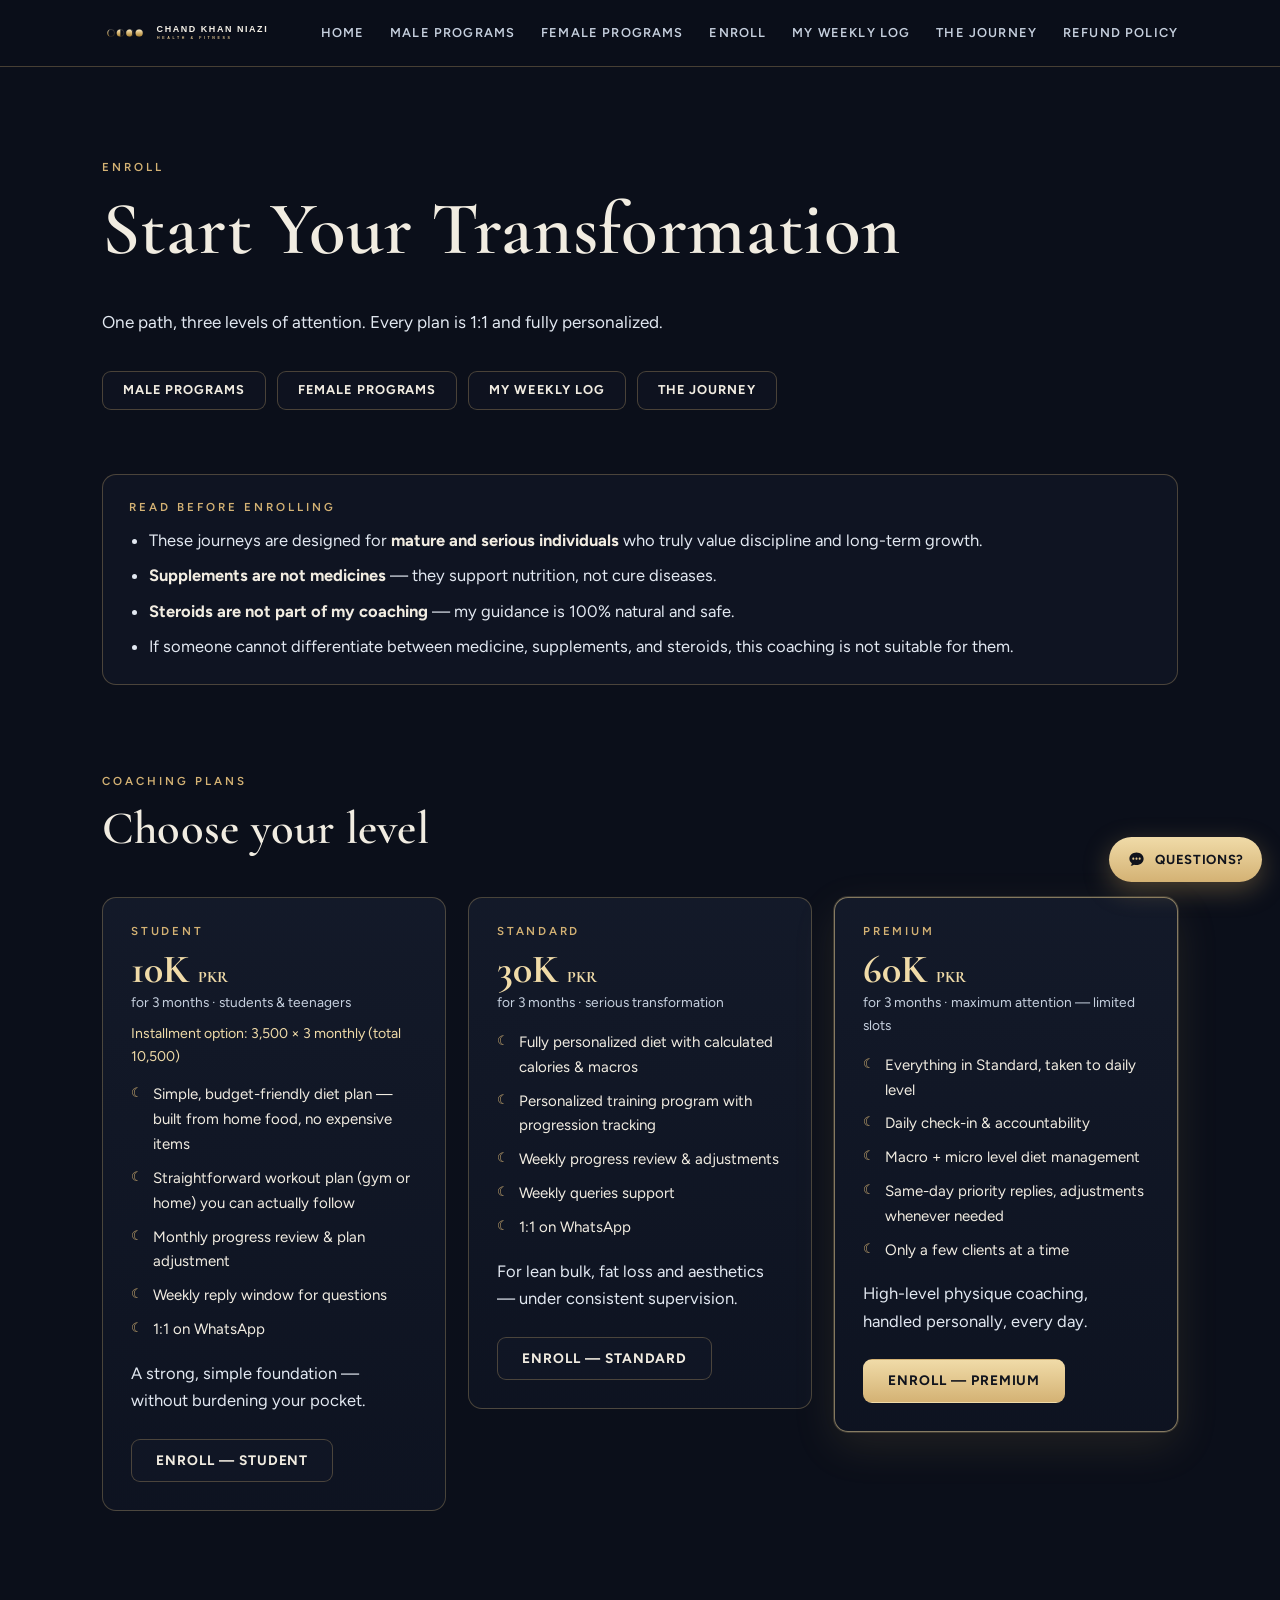
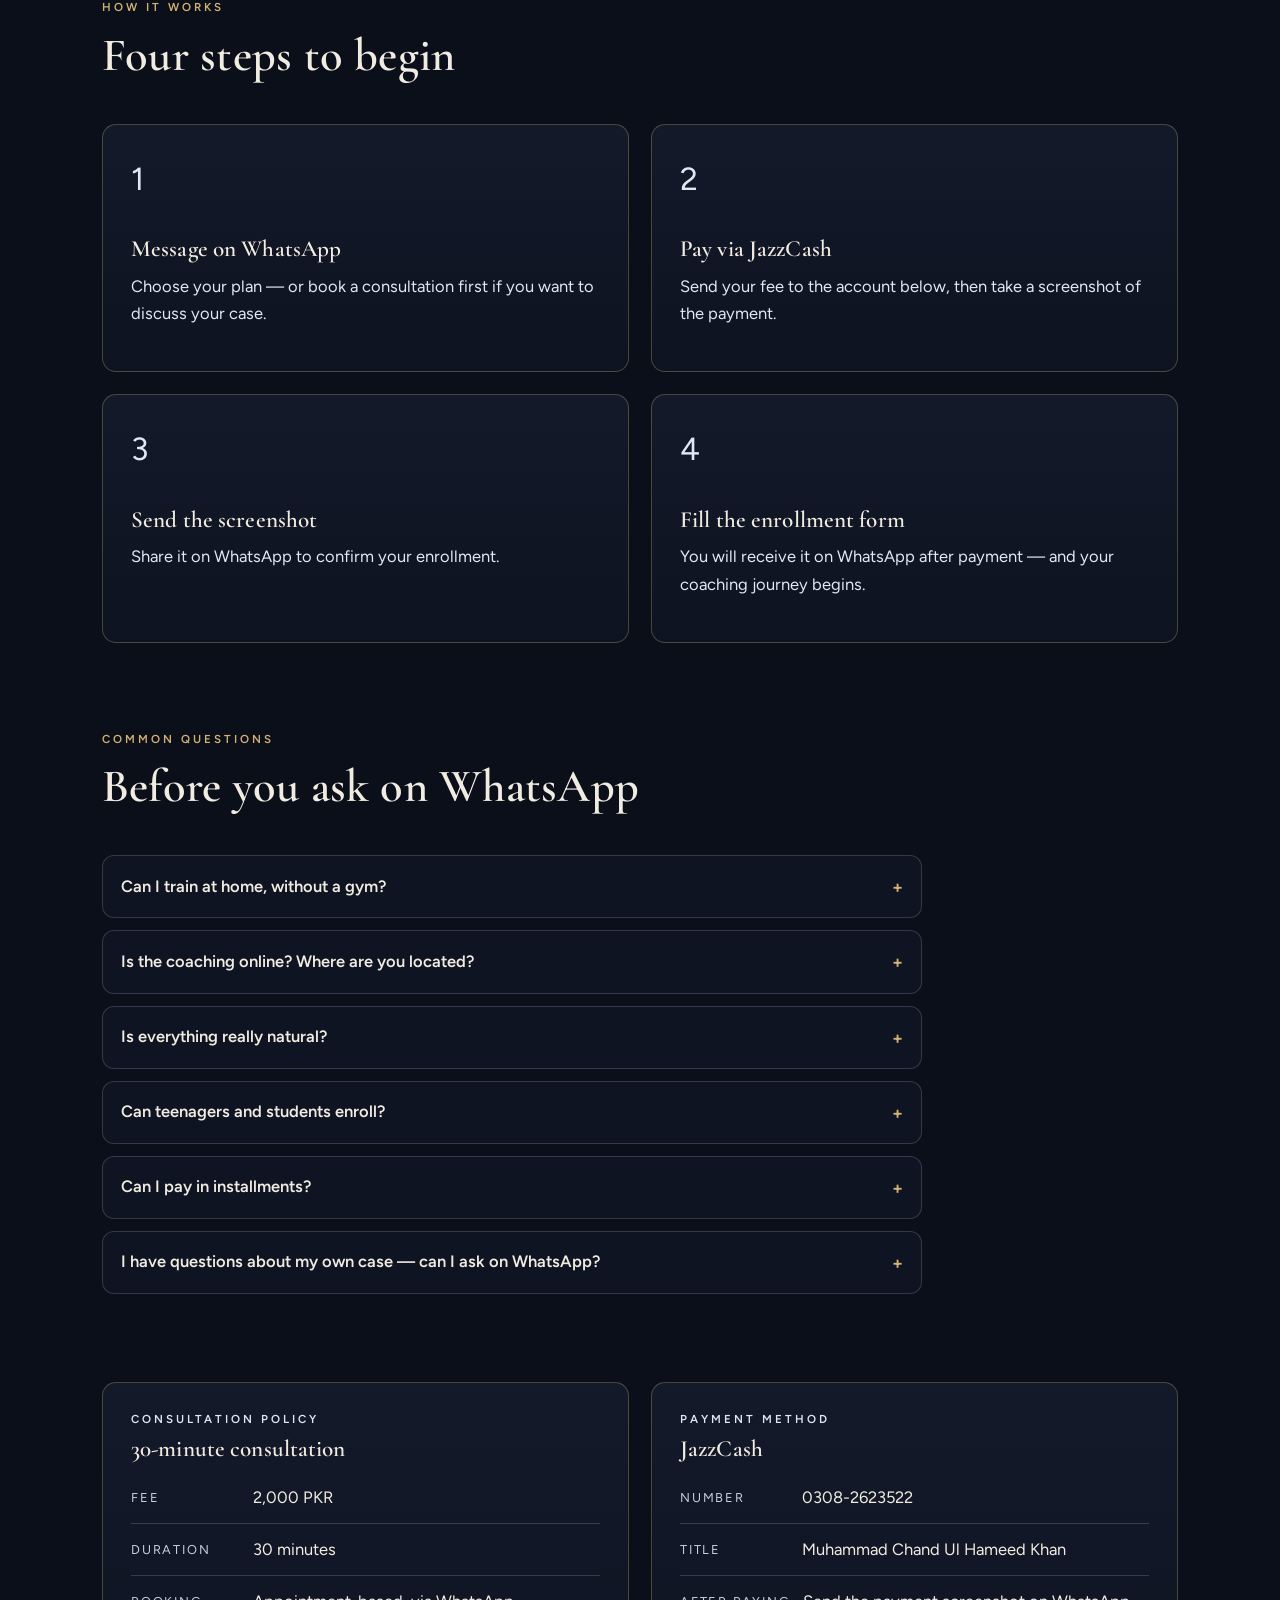
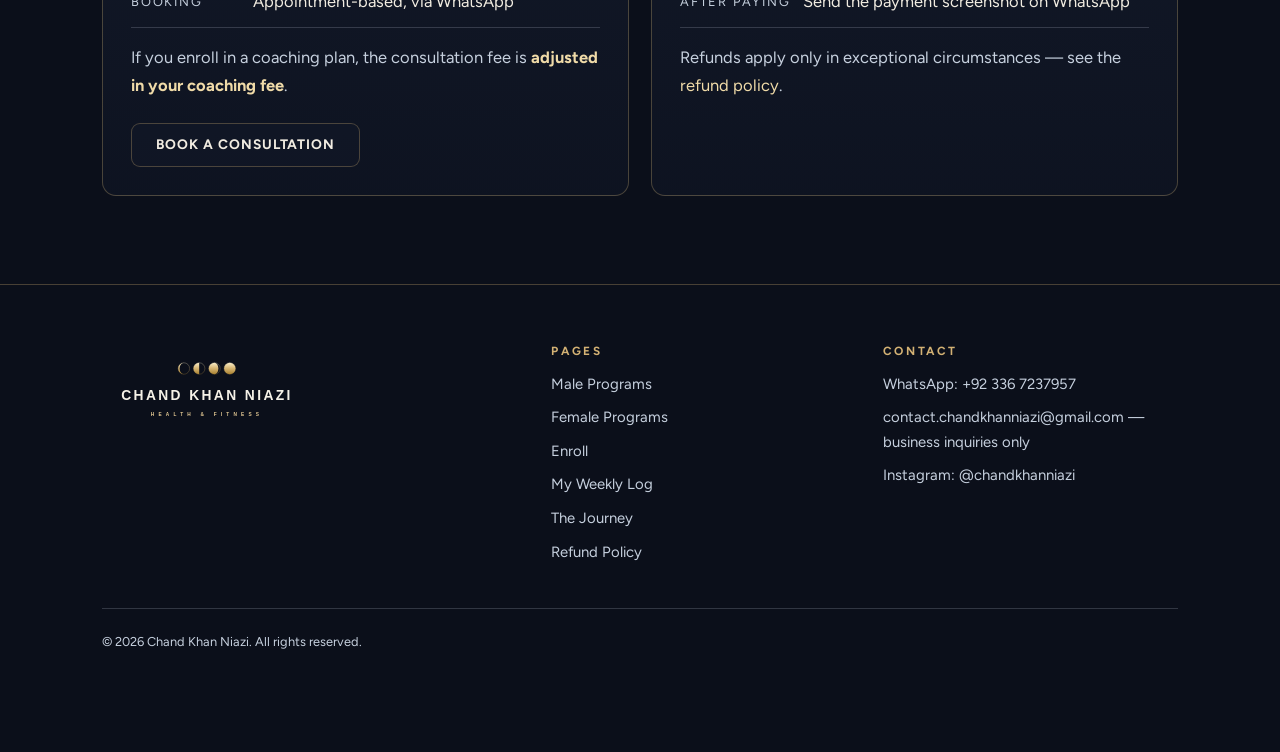
==== commit 95ec9830: "Add files via upload" ====
--- a/enroll.html
+++ b/enroll.html
@@ -21,12 +21,12 @@
     <button class="menu-btn" aria-label="Open menu" aria-expanded="false">☰</button>
     <nav class="nav" aria-label="Main">
       <a href="index.html">Home</a>
-      <a href="journey.html">The Journey</a>
-      <a href="log.html">My Weekly Log</a>
       <a href="programs-male.html">Male Programs</a>
       <a href="programs-female.html">Female Programs</a>
+      <a href="enroll.html">Enroll</a>
+      <a href="log.html">My Weekly Log</a>
+      <a href="journey.html">The Journey</a>
       <a href="refund-policy.html">Refund Policy</a>
-      <a href="enroll.html" class="btn btn-solid">Enroll</a>
     </nav>
   </div>
 </header>
@@ -40,6 +40,19 @@
     <p class="lede">One path, three levels of attention. Every plan is 1:1 and fully personalized.</p>
   </div>
 </section>
+
+<!-- ============ QUICK LINKS ============ -->
+<section class="sec sec-tight">
+  <div class="wrap">
+    <nav class="quicklinks rv" aria-label="Sections">
+      <a class="btn btn-ghost" href="programs-male.html">Male Programs</a>
+      <a class="btn btn-ghost" href="programs-female.html">Female Programs</a>
+      <a class="btn btn-ghost" href="log.html">My Weekly Log</a>
+      <a class="btn btn-ghost" href="journey.html">The Journey</a>
+    </nav>
+  </div>
+</section>
+
 
 <!-- ============ IMPORTANT NOTE ============ -->
 <section class="sec">
@@ -216,13 +229,15 @@
         <h4>Pages</h4>
         <ul>
         
-        <li><a href="enroll.html">Enroll</a></li>
+        
         <li><a href="programs-male.html">Male Programs</a></li>
         <li><a href="programs-female.html">Female Programs</a></li>
+        <li><a href="enroll.html">Enroll</a></li>
         <li><a href="log.html">My Weekly Log</a></li>
         <li><a href="journey.html">The Journey</a></li>
         <li><a href="refund-policy.html">Refund Policy</a></li>
       
+      
       </ul>
       </div>
       <div>
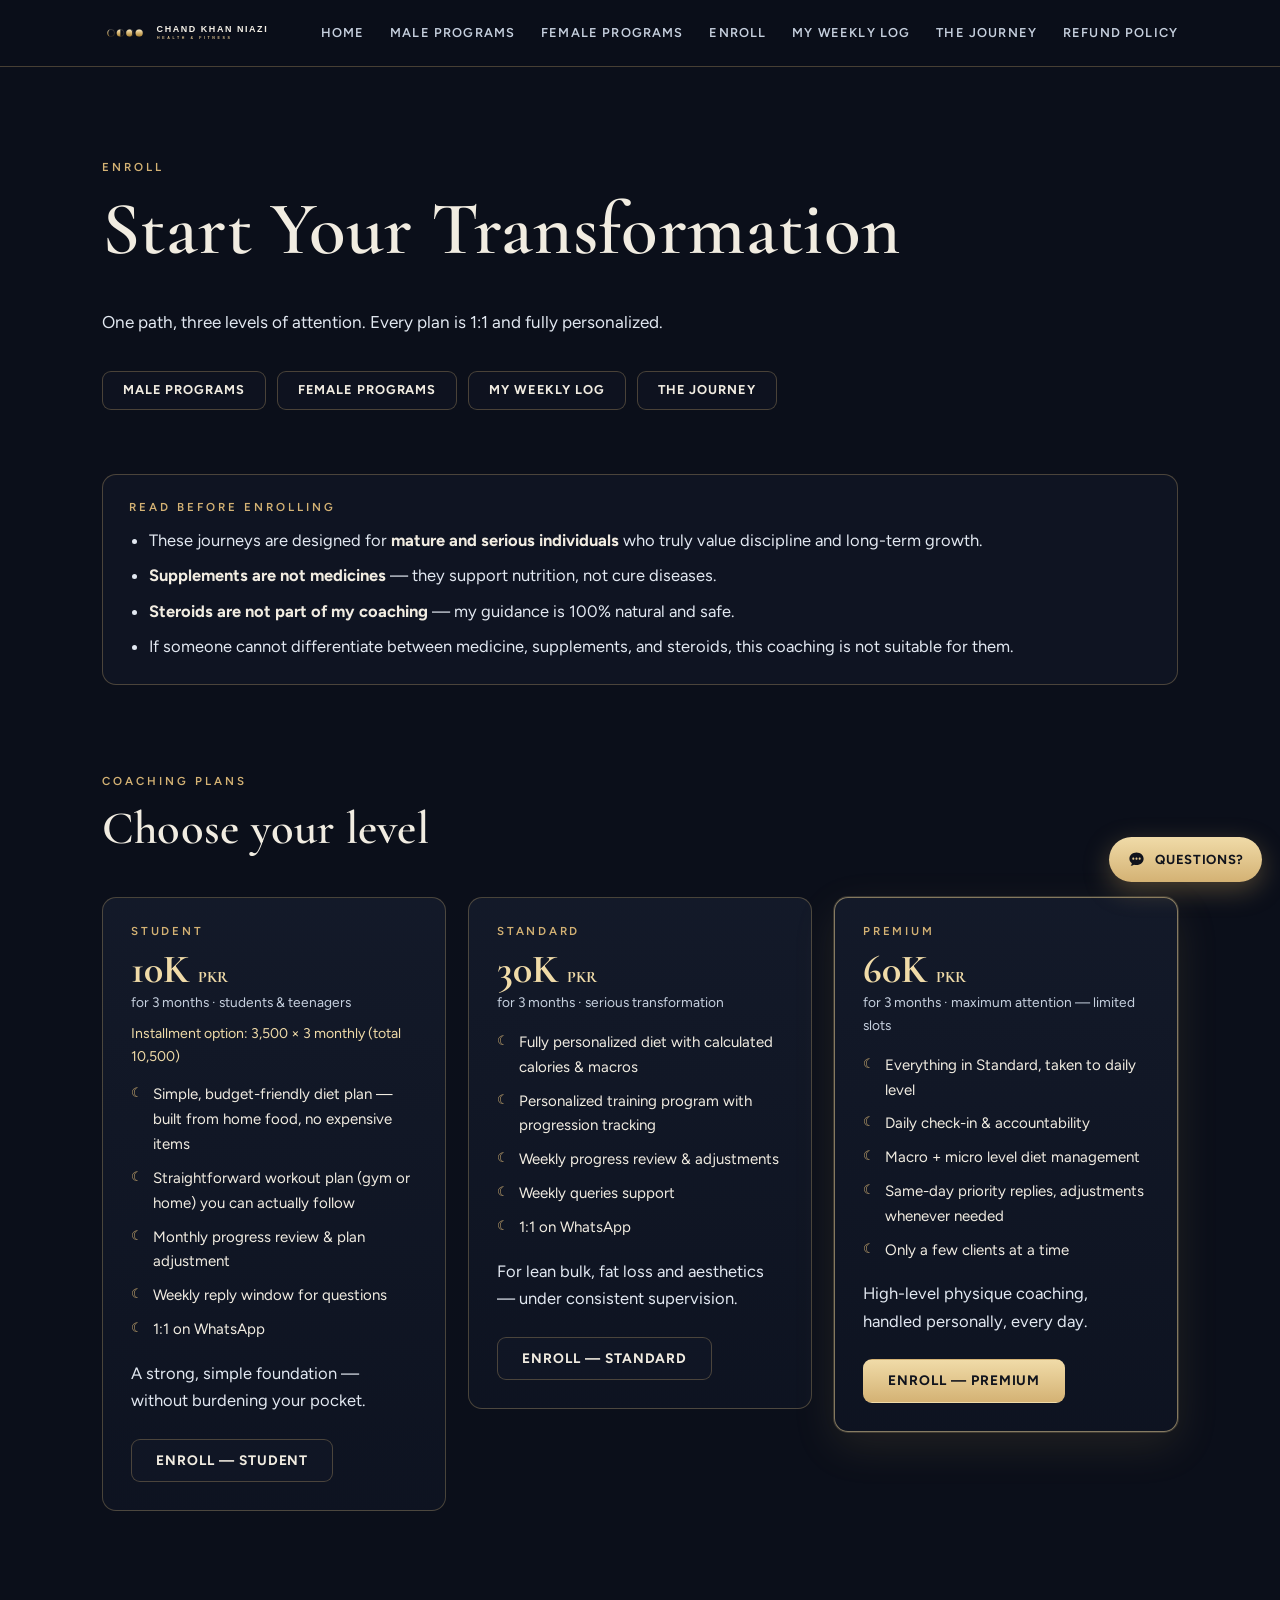
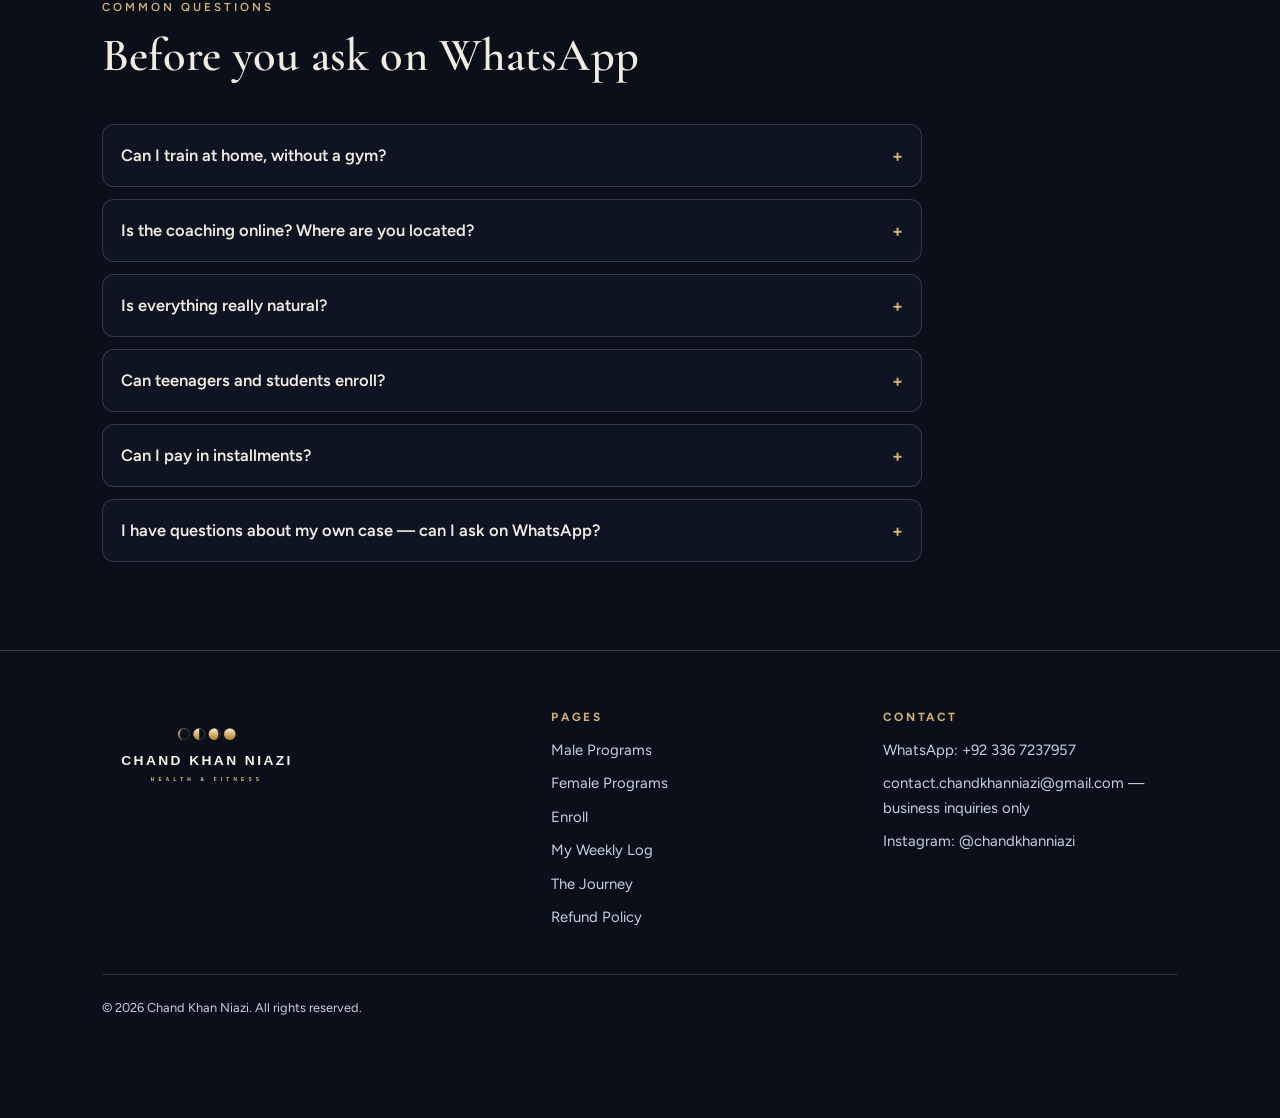
==== commit 469fd58f: "Add files via upload" ====
--- a/enroll.html
+++ b/enroll.html
@@ -124,38 +124,6 @@
   </div>
 </section>
 
-<!-- ============ HOW TO ENROLL ============ -->
-<section class="sec">
-  <div class="wrap">
-    <div class="sec-head rv">
-      <p class="eyebrow">How It Works</p>
-      <h2>Four steps to begin</h2>
-    </div>
-    <div class="grid-2">
-      <div class="card rv">
-        <p class="price" style="font-size:2rem;">1</p>
-        <h3>Message on WhatsApp</h3>
-        <p>Choose your plan — or book a consultation first if you want to discuss your case.</p>
-      </div>
-      <div class="card rv">
-        <p class="price" style="font-size:2rem;">2</p>
-        <h3>Pay via JazzCash</h3>
-        <p>Send your fee to the account below, then take a screenshot of the payment.</p>
-      </div>
-      <div class="card rv">
-        <p class="price" style="font-size:2rem;">3</p>
-        <h3>Send the screenshot</h3>
-        <p>Share it on WhatsApp to confirm your enrollment.</p>
-      </div>
-      <div class="card rv">
-        <p class="price" style="font-size:2rem;">4</p>
-        <h3>Fill the enrollment form</h3>
-        <p>You will receive it on WhatsApp after payment — and your coaching journey begins.</p>
-      </div>
-    </div>
-  </div>
-</section>
-
 <!-- ============ FAQ ============ -->
 <section class="sec">
   <div class="wrap">
@@ -186,33 +154,8 @@
       </details>
       <details>
         <summary>I have questions about my own case — can I ask on WhatsApp?</summary>
-        <div class="a">Personal case questions are answered in the 30-minute consultation (2,000 PKR — adjusted into your coaching fee if you enroll). This keeps the guidance serious and focused.</div>
-      </details>
-    </div>
-  </div>
-</section>
-
-<!-- ============ CONSULTATION + PAYMENT ============ -->
-<section class="sec">
-  <div class="wrap">
-    <div class="grid-2">
-      <div class="card rv">
-        <p class="eyebrow">Consultation Policy</p>
-        <h3>30-minute consultation</h3>
-        <div class="crow"><span class="k">Fee</span><span>2,000 PKR</span></div>
-        <div class="crow"><span class="k">Duration</span><span>30 minutes</span></div>
-        <div class="crow"><span class="k">Booking</span><span>Appointment-based, via WhatsApp</span></div>
-        <p style="margin-top:16px; color:var(--slate);">If you enroll in a coaching plan, the consultation fee is <strong class="gold">adjusted in your coaching fee</strong>.</p>
-        <a class="btn btn-ghost" href="https://wa.me/923367237957?text=Assalam%20o%20Alaikum%2C%20I%20want%20to%20book%20a%20consultation." target="_blank" rel="noopener">Book a Consultation</a>
-      </div>
-      <div class="card rv">
-        <p class="eyebrow">Payment Method</p>
-        <h3>JazzCash</h3>
-        <div class="crow"><span class="k">Number</span><span>0308-2623522</span></div>
-        <div class="crow"><span class="k">Title</span><span>Muhammad Chand Ul Hameed Khan</span></div>
-        <div class="crow"><span class="k">After paying</span><span>Send the payment screenshot on WhatsApp</span></div>
-        <p style="margin-top:16px; color:var(--slate);">Refunds apply only in exceptional circumstances — see the <a href="refund-policy.html">refund policy</a>.</p>
-      </div>
+        <div class="a">Personal case questions are best answered one-on-one — message me on WhatsApp and we'll talk it through.</div>
+      </details>
     </div>
   </div>
 </section>
